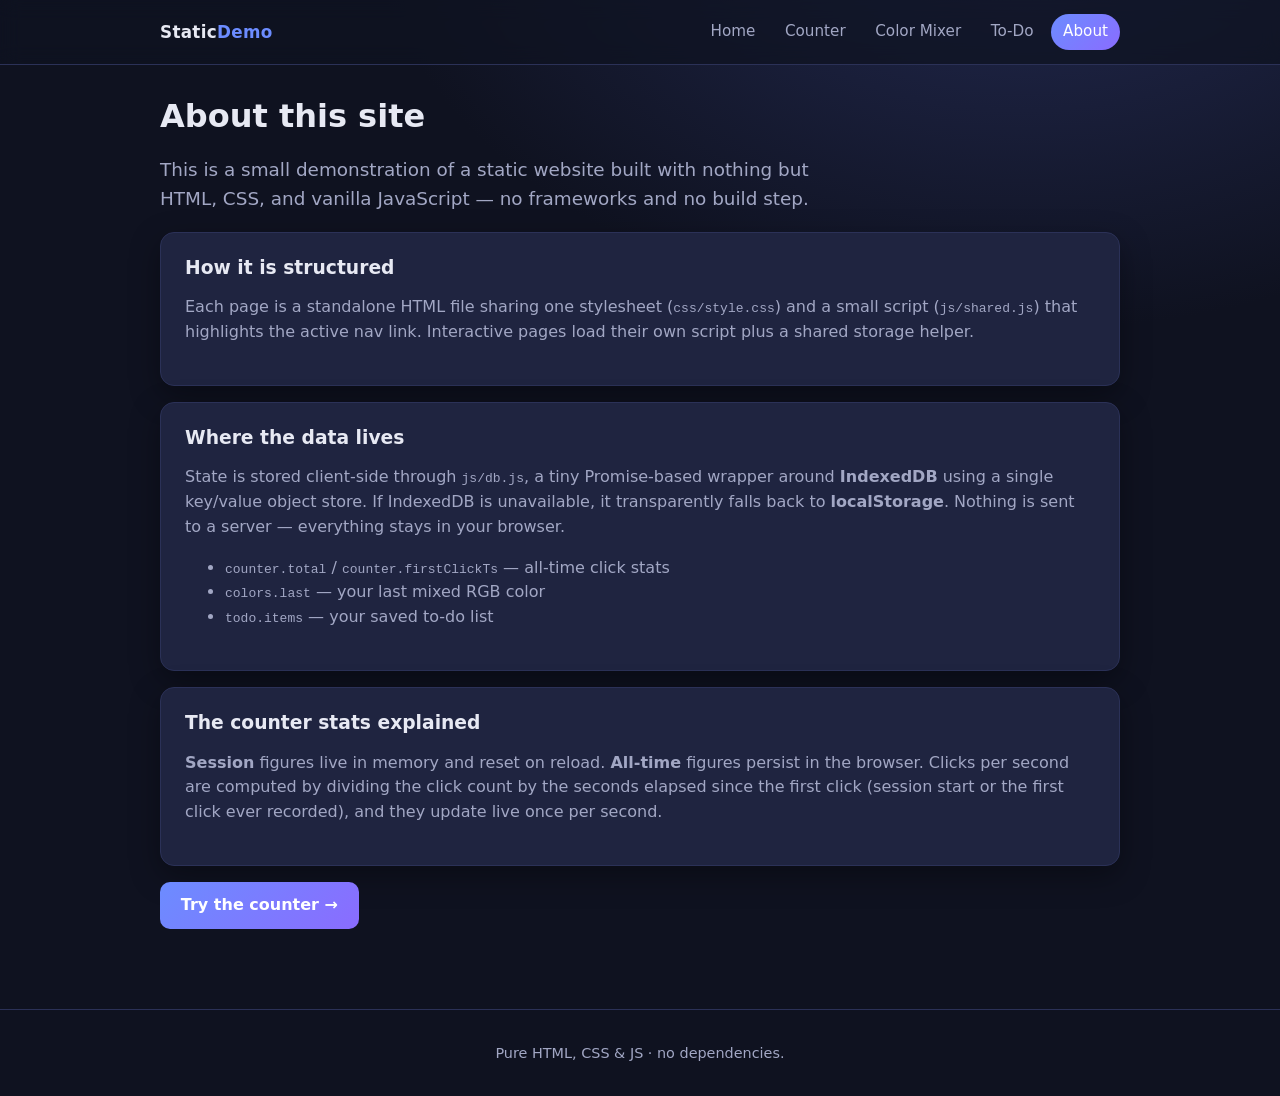
==== about.html @ 612610f8 "Add static demo site with counter, color mixer, and to-do pages Framework-free HTML/CSS/JS site. Int" ====
<!DOCTYPE html>
<html lang="en">
  <head>
    <meta charset="UTF-8" />
    <meta name="viewport" content="width=device-width, initial-scale=1.0" />
    <title>About &middot; Example Static Site</title>
    <link rel="stylesheet" href="css/style.css" />
  </head>
  <body>
    <nav class="site-nav">
      <div class="nav-inner">
        <a class="brand" href="index.html">Static<span>Demo</span></a>
        <div class="nav-links">
          <a href="index.html">Home</a>
          <a href="counter.html">Counter</a>
          <a href="colors.html">Color Mixer</a>
          <a href="todo.html">To-Do</a>
          <a href="about.html">About</a>
        </div>
      </div>
    </nav>

    <main class="container stack">
      <h1>About this site</h1>
      <p class="lead">
        This is a small demonstration of a static website built with nothing
        but HTML, CSS, and vanilla JavaScript — no frameworks and no build step.
      </p>

      <div class="card stack">
        <h3>How it is structured</h3>
        <p class="muted">
          Each page is a standalone HTML file sharing one stylesheet
          (<code>css/style.css</code>) and a small script
          (<code>js/shared.js</code>) that highlights the active nav link.
          Interactive pages load their own script plus a shared storage helper.
        </p>
      </div>

      <div class="card stack">
        <h3>Where the data lives</h3>
        <p class="muted">
          State is stored client-side through <code>js/db.js</code>, a tiny
          Promise-based wrapper around <strong>IndexedDB</strong> using a single
          key/value object store. If IndexedDB is unavailable, it transparently
          falls back to <strong>localStorage</strong>. Nothing is sent to a
          server — everything stays in your browser.
        </p>
        <ul class="muted">
          <li><code>counter.total</code> / <code>counter.firstClickTs</code> — all-time click stats</li>
          <li><code>colors.last</code> — your last mixed RGB color</li>
          <li><code>todo.items</code> — your saved to-do list</li>
        </ul>
      </div>

      <div class="card stack">
        <h3>The counter stats explained</h3>
        <p class="muted">
          <strong>Session</strong> figures live in memory and reset on reload.
          <strong>All-time</strong> figures persist in the browser. Clicks per
          second are computed by dividing the click count by the seconds elapsed
          since the first click (session start or the first click ever recorded),
          and they update live once per second.
        </p>
      </div>

      <p>
        <a class="btn" href="counter.html">Try the counter &rarr;</a>
      </p>
    </main>

    <footer class="site-footer">Pure HTML, CSS &amp; JS &middot; no dependencies.</footer>

    <script src="js/shared.js"></script>
  </body>
</html>
---- css/style.css ----
/* ============================================================
   Shared styles for the example static website
   ============================================================ */

:root {
  --bg: #0f1220;
  --bg-elev: #191d33;
  --bg-card: #1f2440;
  --text: #e7e9f3;
  --text-muted: #a2a7c4;
  --accent: #6c8cff;
  --accent-2: #33d6a6;
  --danger: #ff6b6b;
  --border: #2b3157;
  --radius: 14px;
  --shadow: 0 10px 30px rgba(0, 0, 0, 0.35);
  --font: system-ui, -apple-system, "Segoe UI", Roboto, Helvetica, Arial, sans-serif;
}

* {
  box-sizing: border-box;
}

html {
  scroll-behavior: smooth;
}

body {
  margin: 0;
  font-family: var(--font);
  background: radial-gradient(1200px 800px at 80% -10%, #232a52 0%, var(--bg) 55%);
  color: var(--text);
  min-height: 100vh;
  line-height: 1.55;
}

a {
  color: var(--accent);
  text-decoration: none;
}

a:hover {
  text-decoration: underline;
}

/* ---------- Layout ---------- */
.container {
  width: min(960px, 92vw);
  margin: 0 auto;
  padding: 2rem 0 4rem;
}

/* ---------- Navigation ---------- */
.site-nav {
  position: sticky;
  top: 0;
  z-index: 10;
  backdrop-filter: blur(10px);
  background: rgba(15, 18, 32, 0.72);
  border-bottom: 1px solid var(--border);
}

.site-nav .nav-inner {
  width: min(960px, 92vw);
  margin: 0 auto;
  display: flex;
  align-items: center;
  gap: 1rem;
  padding: 0.85rem 0;
}

.brand {
  font-weight: 700;
  letter-spacing: 0.3px;
  color: var(--text);
  font-size: 1.05rem;
}

.brand span {
  color: var(--accent);
}

.nav-links {
  display: flex;
  gap: 0.35rem;
  margin-left: auto;
  flex-wrap: wrap;
}

.nav-links a {
  color: var(--text-muted);
  padding: 0.4rem 0.75rem;
  border-radius: 999px;
  font-size: 0.95rem;
  transition: background 0.15s ease, color 0.15s ease;
}

.nav-links a:hover {
  color: var(--text);
  text-decoration: none;
  background: var(--bg-elev);
}

.nav-links a.active {
  color: #fff;
  background: linear-gradient(135deg, var(--accent), #8a6cff);
}

/* ---------- Typography ---------- */
h1,
h2,
h3 {
  line-height: 1.2;
  margin-top: 0;
}

.hero h1 {
  font-size: clamp(2rem, 5vw, 3.2rem);
  margin-bottom: 0.5rem;
}

.lead {
  color: var(--text-muted);
  font-size: 1.15rem;
  max-width: 60ch;
}

.muted {
  color: var(--text-muted);
}

/* ---------- Cards ---------- */
.card {
  background: var(--bg-card);
  border: 1px solid var(--border);
  border-radius: var(--radius);
  padding: 1.5rem;
  box-shadow: var(--shadow);
}

.grid {
  display: grid;
  gap: 1.25rem;
  grid-template-columns: repeat(auto-fit, minmax(220px, 1fr));
  margin-top: 2rem;
}

.card h3 {
  margin-bottom: 0.4rem;
}

/* ---------- Buttons ---------- */
.btn {
  display: inline-block;
  cursor: pointer;
  border: none;
  font: inherit;
  font-weight: 600;
  color: #fff;
  background: linear-gradient(135deg, var(--accent), #8a6cff);
  padding: 0.7rem 1.3rem;
  border-radius: 10px;
  transition: transform 0.08s ease, filter 0.15s ease;
}

.btn:hover {
  filter: brightness(1.08);
  text-decoration: none;
}

.btn:active {
  transform: translateY(1px) scale(0.99);
}

.btn.secondary {
  background: var(--bg-elev);
  border: 1px solid var(--border);
  color: var(--text);
}

.btn.danger {
  background: linear-gradient(135deg, var(--danger), #ff8f6b);
}

.btn.big {
  font-size: 1.4rem;
  padding: 1.4rem 2.4rem;
  border-radius: 16px;
}

/* ---------- Counter page ---------- */
.counter-wrap {
  text-align: center;
  margin-top: 1.5rem;
}

.count-value {
  font-size: clamp(3.5rem, 14vw, 7rem);
  font-weight: 800;
  font-variant-numeric: tabular-nums;
  background: linear-gradient(135deg, var(--accent-2), var(--accent));
  -webkit-background-clip: text;
  background-clip: text;
  color: transparent;
  margin: 0.5rem 0 1.5rem;
}

.stats {
  display: grid;
  gap: 1rem;
  grid-template-columns: repeat(auto-fit, minmax(160px, 1fr));
  margin-top: 2rem;
}

.stat {
  background: var(--bg-elev);
  border: 1px solid var(--border);
  border-radius: var(--radius);
  padding: 1.1rem;
}

.stat .label {
  color: var(--text-muted);
  font-size: 0.8rem;
  text-transform: uppercase;
  letter-spacing: 0.06em;
}

.stat .value {
  font-size: 1.8rem;
  font-weight: 700;
  font-variant-numeric: tabular-nums;
  margin-top: 0.25rem;
}

.controls {
  display: flex;
  gap: 0.75rem;
  justify-content: center;
  flex-wrap: wrap;
  margin-top: 1.5rem;
}

/* ---------- Color mixer page ---------- */
.mixer {
  display: grid;
  gap: 2rem;
  grid-template-columns: 1fr 1fr;
  align-items: center;
}

@media (max-width: 640px) {
  .mixer {
    grid-template-columns: 1fr;
  }
}

.swatch {
  border-radius: var(--radius);
  min-height: 220px;
  border: 1px solid var(--border);
  display: flex;
  align-items: flex-end;
  justify-content: center;
  padding: 1rem;
  font-weight: 700;
  color: rgba(0, 0, 0, 0.7);
  text-shadow: 0 1px 0 rgba(255, 255, 255, 0.35);
}

.slider-row {
  display: flex;
  align-items: center;
  gap: 1rem;
  margin: 0.9rem 0;
}

.slider-row label {
  width: 2.5rem;
  font-weight: 600;
}

.slider-row input[type="range"] {
  flex: 1;
  accent-color: var(--accent);
}

.slider-row output {
  width: 2.5rem;
  text-align: right;
  font-variant-numeric: tabular-nums;
  color: var(--text-muted);
}

/* ---------- To-do page ---------- */
.todo-input-row {
  display: flex;
  gap: 0.75rem;
  margin-top: 1.5rem;
}

.todo-input-row input[type="text"] {
  flex: 1;
  font: inherit;
  padding: 0.7rem 1rem;
  border-radius: 10px;
  border: 1px solid var(--border);
  background: var(--bg-elev);
  color: var(--text);
}

.todo-input-row input[type="text"]:focus {
  outline: 2px solid var(--accent);
  outline-offset: 1px;
}

.todo-list {
  list-style: none;
  padding: 0;
  margin: 1.5rem 0 0;
  display: flex;
  flex-direction: column;
  gap: 0.6rem;
}

.todo-list li {
  display: flex;
  align-items: center;
  gap: 0.75rem;
  background: var(--bg-elev);
  border: 1px solid var(--border);
  border-radius: 10px;
  padding: 0.7rem 1rem;
}

.todo-list li.done .todo-text {
  text-decoration: line-through;
  color: var(--text-muted);
}

.todo-list .todo-text {
  flex: 1;
}

.todo-list button {
  background: transparent;
  border: none;
  color: var(--text-muted);
  cursor: pointer;
  font-size: 1.1rem;
  padding: 0.2rem 0.5rem;
  border-radius: 6px;
}

.todo-list button:hover {
  color: var(--danger);
  background: var(--bg-card);
}

.todo-list input[type="checkbox"] {
  width: 1.2rem;
  height: 1.2rem;
  accent-color: var(--accent-2);
}

/* ---------- Footer ---------- */
.site-footer {
  border-top: 1px solid var(--border);
  color: var(--text-muted);
  font-size: 0.9rem;
  text-align: center;
  padding: 2rem 0;
}

/* ---------- Utilities ---------- */
.stack > * + * {
  margin-top: 1rem;
}

.badge {
  display: inline-block;
  background: var(--bg-elev);
  border: 1px solid var(--border);
  color: var(--text-muted);
  border-radius: 999px;
  padding: 0.2rem 0.7rem;
  font-size: 0.8rem;
}
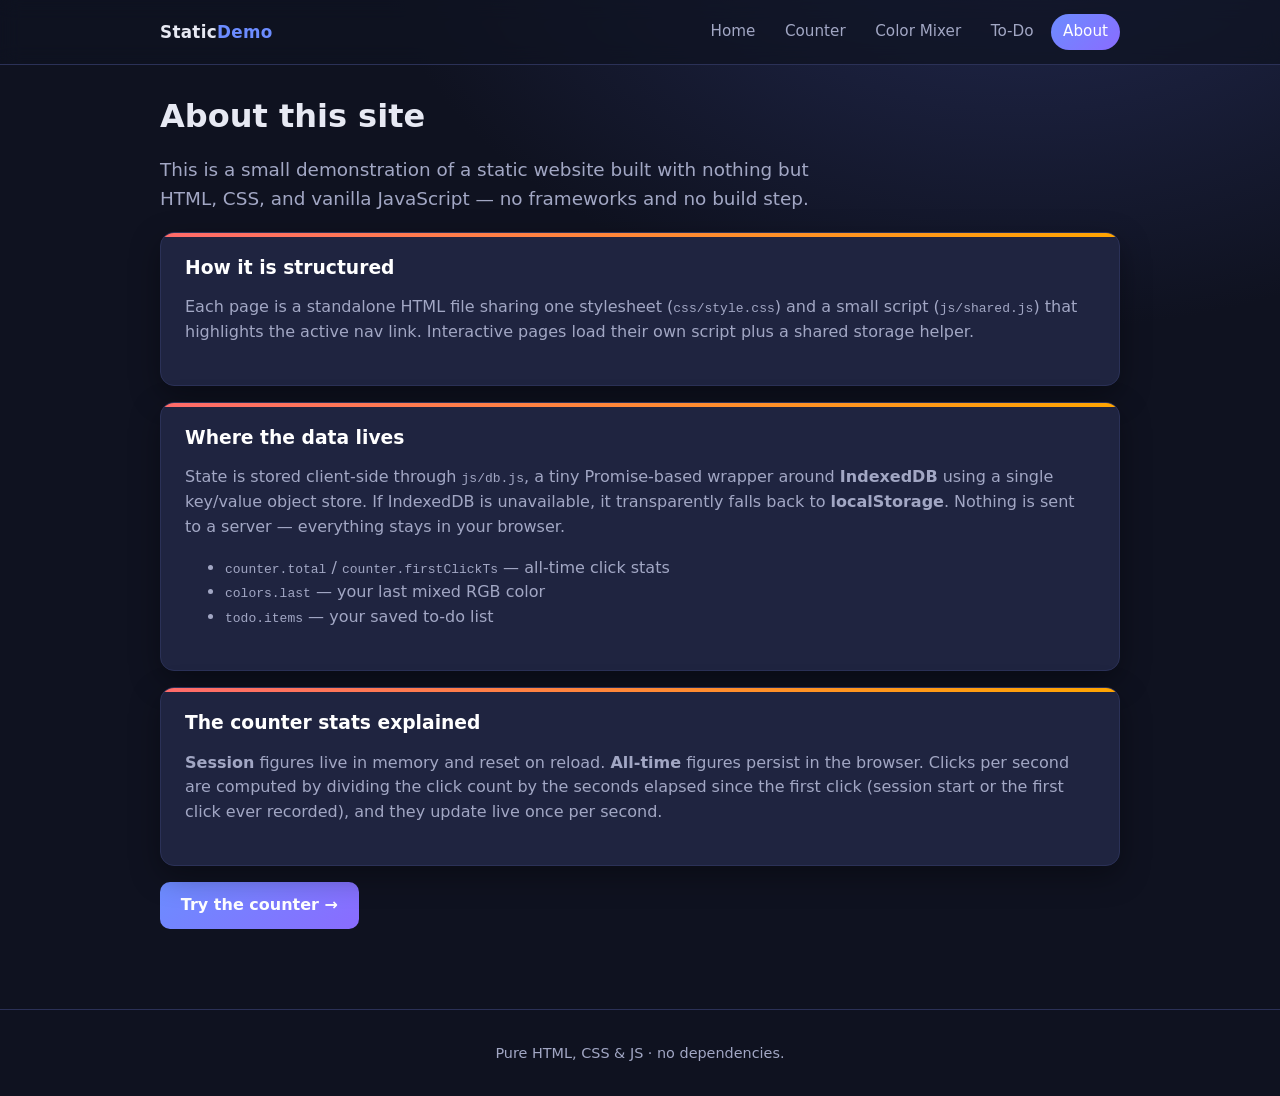
==== commit 29bbcb79: "CustomerShip job_138a3ec34a4e476da60a9ff3d60e2f63: Add the customership feature request widget into " ====
--- a/about.html
+++ b/about.html
@@ -72,5 +72,6 @@
     <footer class="site-footer">Pure HTML, CSS &amp; JS &middot; no dependencies.</footer>
 
     <script src="js/shared.js"></script>
+    <script src="https://customership.bauk.uk/widget.js" data-app-id="app_3e715b63fb2149d0b233826a02762558" data-endpoint="https://request.customership.bauk.uk/v1/requests"></script>
   </body>
 </html>
--- a/css/style.css
+++ b/css/style.css
@@ -117,6 +117,18 @@
 .hero h1 {
   font-size: clamp(2rem, 5vw, 3.2rem);
   margin-bottom: 0.5rem;
+  background: linear-gradient(45deg, #ff6b6b, #ffa502, #33d6a6, #6c8cff);
+  -webkit-background-clip: text;
+  background-clip: text;
+  color: transparent;
+  animation: gradientShift 8s ease infinite;
+  background-size: 300% 300%;
+}
+
+@keyframes gradientShift {
+  0% { background-position: 0% 50%; }
+  50% { background-position: 100% 50%; }
+  100% { background-position: 0% 50%; }
 }
 
 .lead {
@@ -136,17 +148,38 @@
   border-radius: var(--radius);
   padding: 1.5rem;
   box-shadow: var(--shadow);
-}
-
-.grid {
-  display: grid;
-  gap: 1.25rem;
-  grid-template-columns: repeat(auto-fit, minmax(220px, 1fr));
-  margin-top: 2rem;
+  transition: transform 0.3s ease, box-shadow 0.3s ease;
+  position: relative;
+  overflow: hidden;
+  display: block; /* Ensure it behaves as a block element */
+  text-decoration: none; /* Remove underline from links */
+  color: inherit; /* Inherit text color */
+}
+
+.card:hover {
+  transform: translateY(-5px);
+  box-shadow: 0 15px 35px rgba(0, 0, 0, 0.45);
+}
+
+.card::before {
+  content: '';
+  position: absolute;
+  top: 0;
+  left: 0;
+  width: 100%;
+  height: 4px;
+  background: linear-gradient(90deg, #ff6b6b, #ffa502, #33d6a6, #6c8cff);
+  background-size: 300% 300%;
+  animation: gradientShift 3s ease infinite;
 }
 
 .card h3 {
   margin-bottom: 0.4rem;
+  color: #fff;
+}
+
+.card p {
+  color: var(--text-muted);
 }
 
 /* ---------- Buttons ---------- */
